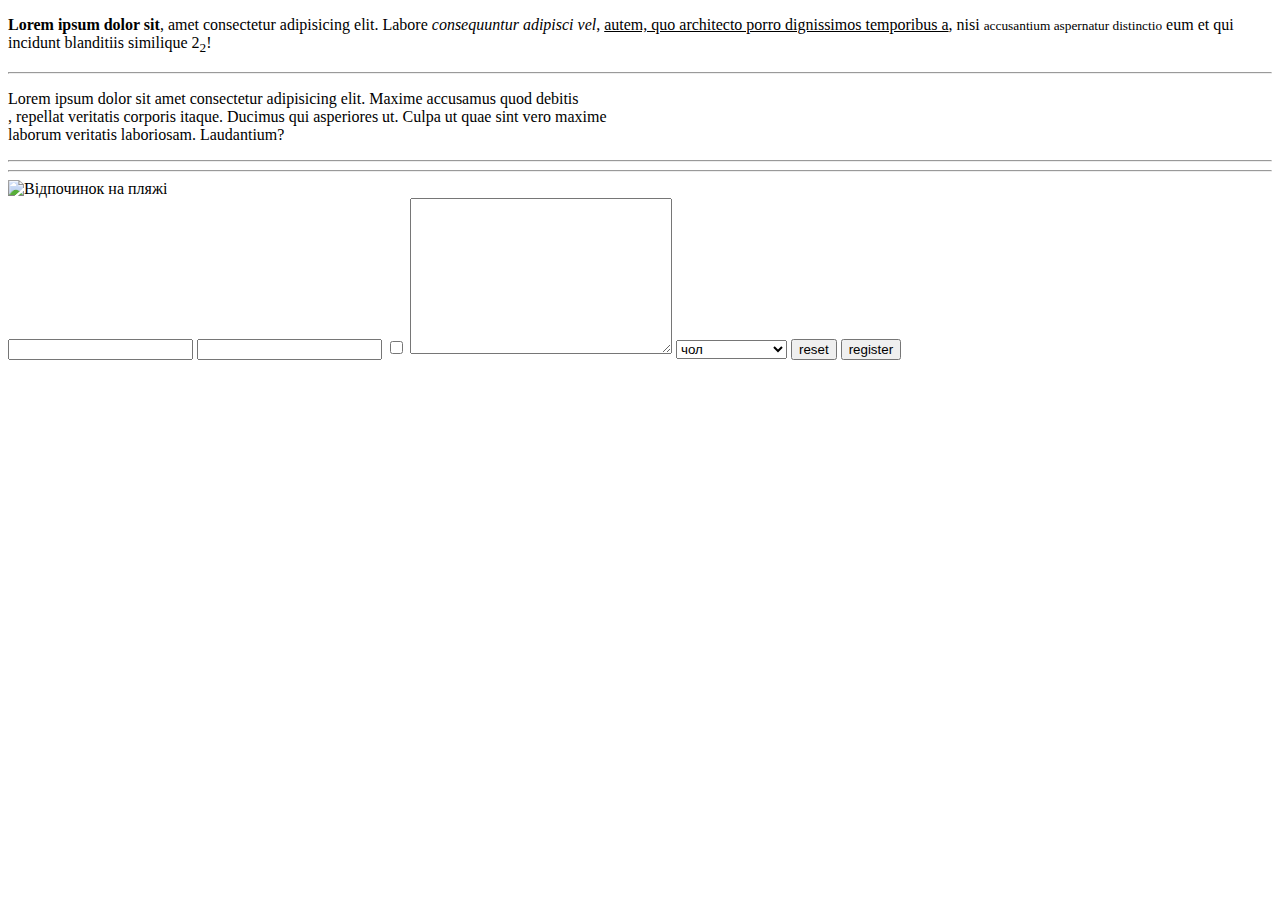
==== example.html @ 099608b3 "homework2" ====
<!DOCTYPE html>
<html lang="en">
  <head>
    <meta charset="UTF-8" />
    <meta http-equiv="X-UA-Compatible" content="IE=edge" />
    <meta name="viewport" content="width=device-width, initial-scale=1.0" />

    <title>lesson2</title>
  </head>
  <body>
    <p>
      <b>Lorem ipsum dolor sit</b>, amet consectetur adipisicing elit. Labore
      <i> consequuntur adipisci vel</i>,
      <u> autem, quo architecto porro dignissimos temporibus a</u>, nisi
      <small>accusantium aspernatur distinctio</small> eum et qui incidunt
      blanditiis similique 2<sub>2</sub>!
    </p>

    <hr />

    <p>
      Lorem ipsum dolor sit amet consectetur adipisicing elit. Maxime accusamus
      quod debitis<br />, repellat veritatis corporis itaque. Ducimus qui
      asperiores ut. Culpa ut quae sint vero maxime<br />
      laborum veritatis laboriosam. Laudantium?
    </p>
    <hr />
    <hr />
    <img
      src="https://encrypted-tbn0.gstatic.com/images?q=tbn:ANd9GcR24_f2GHSMT0emH6xYM6Ydl7stbyTxxD609mQEHDi4oQ&s"
      alt="Відпочинок на пляжі"
      height="50"
    />

    <form>
      <input type="text" />
      <input type="text" />
      <input type="checkbox" />
      <textarea cols="30" rows="10"></textarea>

      <select>
        <option value="1">чол</option>
        <option value="2">жін</option>
        <option value="3">не визначився</option>
      </select>

      <button type="reset">reset</button>

      <button type="submit">register</button>
    </form>
  </body>
</html>
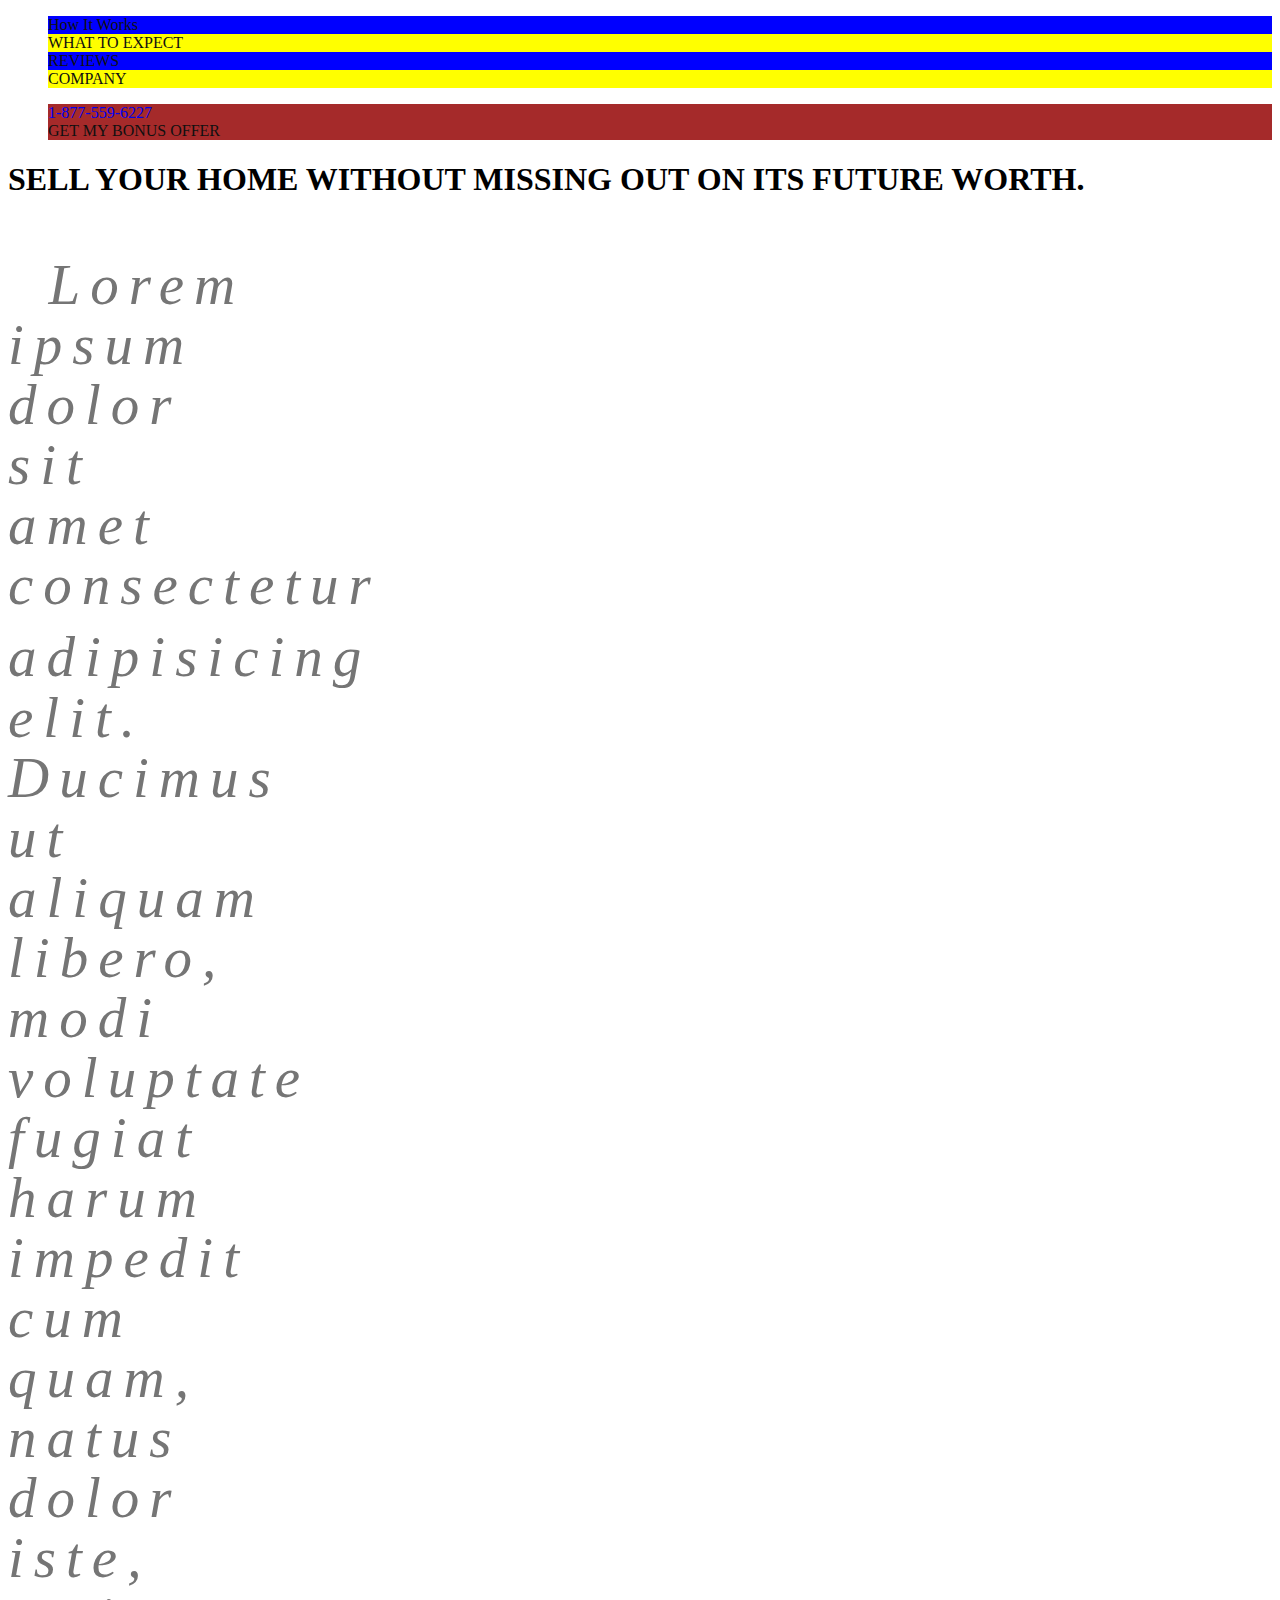
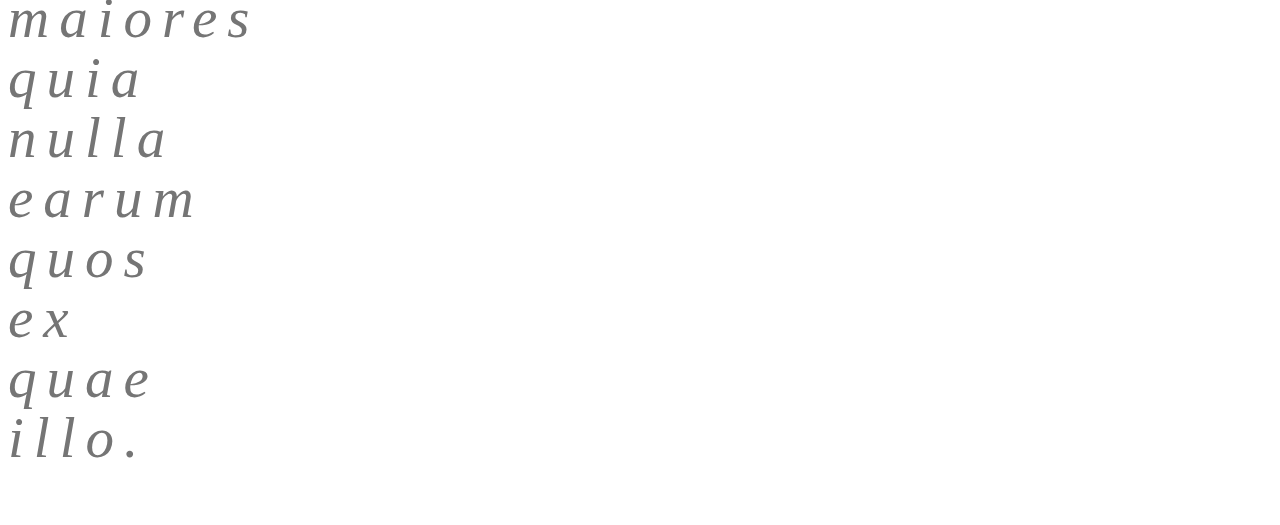
==== commit ba37e37d: "fonts" ====
--- a/example.html
+++ b/example.html
@@ -4,49 +4,59 @@
     <meta charset="UTF-8" />
     <meta http-equiv="X-UA-Compatible" content="IE=edge" />
     <meta name="viewport" content="width=device-width, initial-scale=1.0" />
+    <link
+      href="https://fonts.googleapis.com/css2?family=Inter&display=swap"
+      rel="stylesheet"
+    />
+    <link rel="stylesheet" href="./example.css" />
 
-    <title>lesson2</title>
+    <title>maket</title>
   </head>
   <body>
-    <p>
-      <b>Lorem ipsum dolor sit</b>, amet consectetur adipisicing elit. Labore
-      <i> consequuntur adipisci vel</i>,
-      <u> autem, quo architecto porro dignissimos temporibus a</u>, nisi
-      <small>accusantium aspernatur distinctio</small> eum et qui incidunt
-      blanditiis similique 2<sub>2</sub>!
-    </p>
+    <header class="header">
+      <nav class="nav">
+        <ul class="nav-list">
+          <li class="nav-list__item">
+            <a href="" class="nav-text">How It Works</a>
+          </li>
+          <li class="nav-list__item">
+            <a href="" class="nav-text">WHAT TO EXPECT</a>
+          </li>
+          <li class="nav-list__item">
+            <a href="" class="nav-text">REVIEWS</a>
+          </li>
+          <li class="nav-list__item">
+            <a href="" class="nav-text">COMPANY</a>
+          </li>
+        </ul>
+      </nav>
 
-    <hr />
+      <ul class="contacts">
+        <li class="contacts-item">
+          <a href="tel:18775596227" class="contacts-phone">1-877-559-6227</a>
+        </li>
+        <li class="contacts-item">
+          <a href="" class="contacts-link">GET MY BONUS OFFER</a>
+        </li>
+      </ul>
+    </header>
 
-    <p>
-      Lorem ipsum dolor sit amet consectetur adipisicing elit. Maxime accusamus
-      quod debitis<br />, repellat veritatis corporis itaque. Ducimus qui
-      asperiores ut. Culpa ut quae sint vero maxime<br />
-      laborum veritatis laboriosam. Laudantium?
-    </p>
-    <hr />
-    <hr />
-    <img
-      src="https://encrypted-tbn0.gstatic.com/images?q=tbn:ANd9GcR24_f2GHSMT0emH6xYM6Ydl7stbyTxxD609mQEHDi4oQ&s"
-      alt="Відпочинок на пляжі"
-      height="50"
-    />
+    <main>
+      <section class="hero">
+        <h1 class="main-heading">
+          Sell your home without missing out on its future worth.
+        </h1>
 
-    <form>
-      <input type="text" />
-      <input type="text" />
-      <input type="checkbox" />
-      <textarea cols="30" rows="10"></textarea>
-
-      <select>
-        <option value="1">чол</option>
-        <option value="2">жін</option>
-        <option value="3">не визначився</option>
-      </select>
-
-      <button type="reset">reset</button>
-
-      <button type="submit">register</button>
-    </form>
+        <p class="hero-text">
+          Lorem ipsum dolor sit amet consectetur
+          <span class="asdas">adipisicing</span>
+          elit. Ducimus ut aliquam libero, modi voluptate fugiat harum impedit
+          cum quam, natus dolor iste, maiores quia nulla earum quos ex quae
+          illo.
+        </p>
+        <a href="" class="hero-link" target="_blank"></a
+        ><a href="" class="hero-link" target="_blank"></a>
+      </section>
+    </main>
   </body>
 </html>
--- a/example.css
+++ b/example.css
@@ -0,0 +1,90 @@
+ol,
+ul {
+  list-style: none;
+}
+
+@font-face {
+  font-family: "Inter";
+  src: url(./assets/fonts/Inter-Regular.ttf) format("ttf");
+}
+
+a {
+  text-decoration: none;
+}
+a:visited {
+  color: #101010;
+}
+
+.nav-list__item:nth-child(odd) {
+  background-color: blue;
+}
+.nav-list__item:nth-child(even) {
+  background-color: yellow;
+}
+
+.nav-text {
+  color: #101010;
+}
+
+.nav-text:hover {
+  color: #7837f3;
+  cursor: pointer;
+}
+
+.contacts-item {
+  background-color: brown;
+}
+
+.main-heading {
+  text-transform: uppercase;
+}
+
+.hero-text {
+  text-indent: 15%;
+
+  word-spacing: 50px;
+  letter-spacing: 10px;
+
+  font-style: italic;
+  font-weight: 400;
+  font-size: 57px;
+  line-height: 60px;
+
+  text-align: justify;
+  vertical-align: baseline;
+}
+
+.asdas {
+  vertical-align: sub;
+}
+
+.p {
+  width: 270px;
+
+  font-family: "Inter";
+  font-style: normal;
+  font-weight: 400;
+  font-size: 14px;
+  line-height: 24px;
+
+  letter-spacing: 0.03em;
+
+  text-align: center;
+  vertical-align: baseline;
+
+  color: #757575;
+}
+
+p {
+  width: 270px;
+
+  font-family: "Roboto";
+  font-style: normal;
+  font-weight: 400;
+  font-size: 14px;
+  line-height: 24px;
+
+  letter-spacing: 0.03em;
+
+  color: #757575;
+}
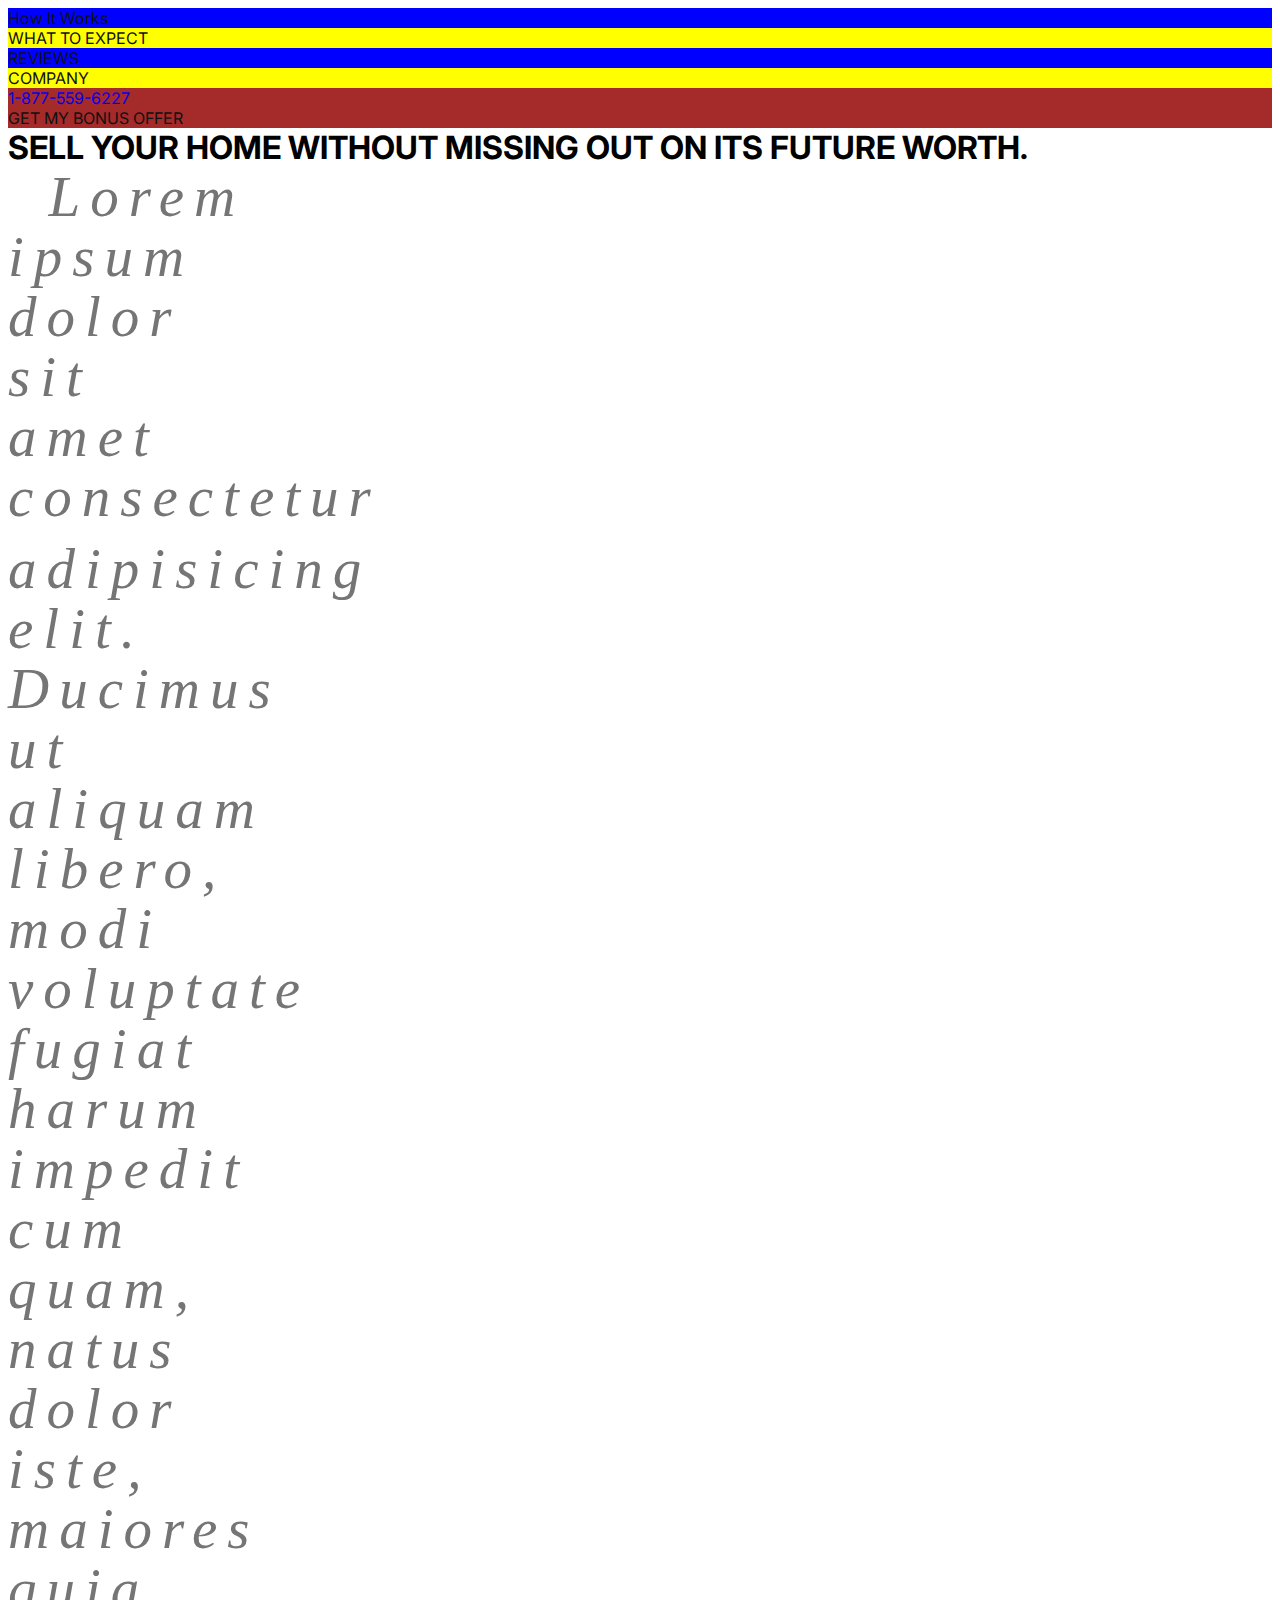
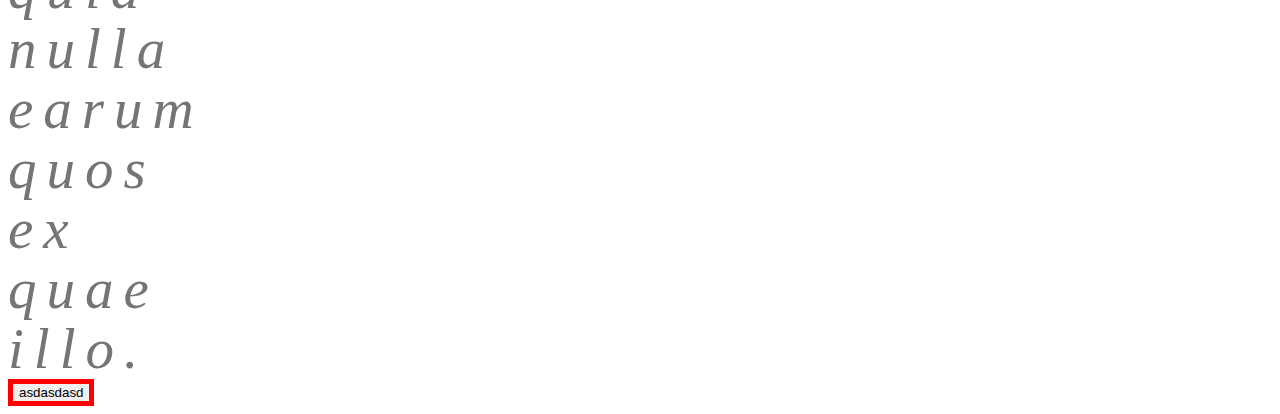
==== commit a07b00d2: "lesson5" ====
--- a/example.html
+++ b/example.html
@@ -4,6 +4,14 @@
     <meta charset="UTF-8" />
     <meta http-equiv="X-UA-Compatible" content="IE=edge" />
     <meta name="viewport" content="width=device-width, initial-scale=1.0" />
+    <link
+      rel="stylesheet"
+      href="https://cdnjs.cloudflare.com/ajax/libs/modern-normalize/1.1.0/modern-normalize.min.css"
+      integrity="sha512-wpPYUAdjBVSE4KJnH1VR1HeZfpl1ub8YT/NKx4PuQ5NmX2tKuGu6U/JRp5y+Y8XG2tV+wKQpNHVUX03MfMFn9Q=="
+      crossorigin="anonymous"
+      referrerpolicy="no-referrer"
+    />
+
     <link
       href="https://fonts.googleapis.com/css2?family=Inter&display=swap"
       rel="stylesheet"
@@ -56,6 +64,8 @@
         </p>
         <a href="" class="hero-link" target="_blank"></a
         ><a href="" class="hero-link" target="_blank"></a>
+
+        <button class="button">asdasdasd</button>
       </section>
     </main>
   </body>
--- a/example.css
+++ b/example.css
@@ -1,18 +1,51 @@
-ol,
-ul {
-  list-style: none;
+/* ресет */
+
+body {
+  font-family: Inter, sans-serif;
+  box-sizing: border-box;
 }
 
-@font-face {
-  font-family: "Inter";
-  src: url(./assets/fonts/Inter-Regular.ttf) format("ttf");
+p,
+h1,
+h2,
+h3,
+h4,
+h5,
+h6 {
+  margin: 0;
+  padding: 0;
+}
+
+ul,
+ol {
+  margin: 0;
+  padding: 0;
+  list-style: none;
 }
 
 a {
   text-decoration: none;
 }
+
+a:hover {
+  cursor: pointer;
+}
+
 a:visited {
   color: #101010;
+}
+
+img {
+  display: block;
+  max-width: 100%;
+  height: auto;
+}
+
+/* шрифт */
+
+@font-face {
+  font-family: "Inter";
+  src: url(./assets/fonts/Inter-Regular.ttf) format("ttf");
 }
 
 .nav-list__item:nth-child(odd) {
@@ -88,3 +121,7 @@
 
   color: #757575;
 }
+
+.button {
+  border: 5px solid red;
+}
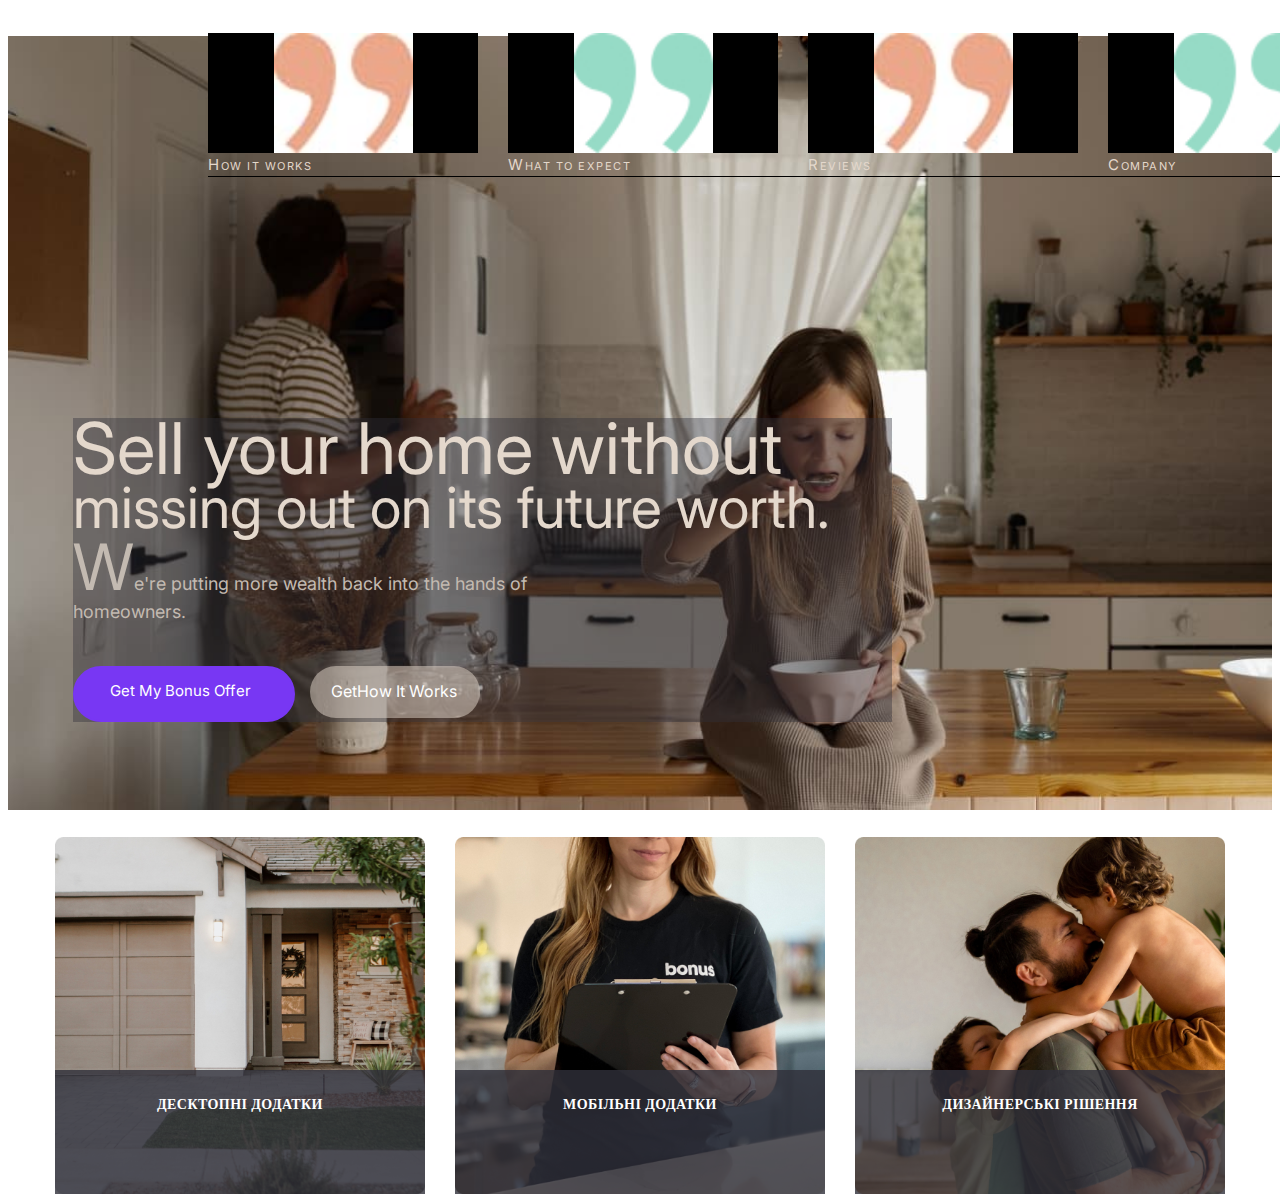
==== commit a9e572b5: "lesson6" ====
--- a/example.html
+++ b/example.html
@@ -24,48 +24,98 @@
     <header class="header">
       <nav class="nav">
         <ul class="nav-list">
-          <li class="nav-list__item">
-            <a href="" class="nav-text">How It Works</a>
+          <li class="nav-list__item bcg">
+            <a href="" class="nav-link"
+              ><span class="nav-text">How It Works</span></a
+            >
           </li>
-          <li class="nav-list__item">
-            <a href="" class="nav-text">WHAT TO EXPECT</a>
+          <li class="nav-list__item bcg1">
+            <a href="" class="nav-link">
+              <span class="nav-text">WHAT TO EXPECT</span></a
+            >
           </li>
-          <li class="nav-list__item">
-            <a href="" class="nav-text">REVIEWS</a>
+          <li class="nav-list__item bcg">
+            <a href="" class="nav-link">
+              <span class="nav-text">REVIEWS</span></a
+            >
           </li>
-          <li class="nav-list__item">
-            <a href="" class="nav-text">COMPANY</a>
+          <li class="nav-list__item bcg1">
+            <a href="" class="nav-link">
+              <span class="nav-text">COMPANY</span></a
+            >
           </li>
         </ul>
       </nav>
 
       <ul class="contacts">
         <li class="contacts-item">
-          <a href="tel:18775596227" class="contacts-phone">1-877-559-6227</a>
+          <a href="tel:18775596227" class="">
+            <span class="contacts-phone">1-877-559-6227</span></a
+          >
         </li>
         <li class="contacts-item">
-          <a href="" class="contacts-link">GET MY BONUS OFFER</a>
+          <a href="" class="contacts-link">
+            <span class="contacts-phone">GET MY BONUS OFFER</span></a
+          >
         </li>
       </ul>
     </header>
 
     <main>
       <section class="hero">
-        <h1 class="main-heading">
-          Sell your home without missing out on its future worth.
-        </h1>
+        <div class="overlay">
+          <h1 class="hero__heading">
+            Sell your home without missing out on its future worth.
+          </h1>
+          <p class="hero__text">
+            We're putting more wealth back into the hands of homeowners.
+          </p>
 
-        <p class="hero-text">
-          Lorem ipsum dolor sit amet consectetur
-          <span class="asdas">adipisicing</span>
-          elit. Ducimus ut aliquam libero, modi voluptate fugiat harum impedit
-          cum quam, natus dolor iste, maiores quia nulla earum quos ex quae
-          illo.
-        </p>
-        <a href="" class="hero-link" target="_blank"></a
-        ><a href="" class="hero-link" target="_blank"></a>
+          <div class="button--container">
+            <a class="hero__link" href=""
+              ><span class="hero__link--text">Get My Bonus Offer</span></a
+            >
+            <a class="hero__link2" href=""
+              ><span class="hero__link--text1">GetHow It Works</span></a
+            >
+          </div>
+        </div>
+      </section>
 
-        <button class="button">asdasdasd</button>
+      <section class="about">
+        <h2 class="about__heading"></h2>
+        <ul class="about__list">
+          <li class="about__list--item">
+            <img
+              src="./images/about/section_about1.jpg"
+              alt=""
+              class="about__img"
+            />
+            <div class="wrapper">
+              <p class="about__text">Десктопні додатки</p>
+            </div>
+          </li>
+          <li class="about__list--item">
+            <img
+              src="./images/about/section_about12.jpg"
+              alt=""
+              class="about__img"
+            />
+            <div class="wrapper">
+              <p class="about__text">Мобільні додатки</p>
+            </div>
+          </li>
+          <li class="about__list--item">
+            <img
+              src="./images/about/about__image3.jpg"
+              alt=""
+              class="about__img"
+            />
+            <div class="wrapper">
+              <p class="about__text">Дизайнерські рішення</p>
+            </div>
+          </li>
+        </ul>
       </section>
     </main>
   </body>
--- a/example.css
+++ b/example.css
@@ -48,7 +48,7 @@
   src: url(./assets/fonts/Inter-Regular.ttf) format("ttf");
 }
 
-.nav-list__item:nth-child(odd) {
+/* .nav-list__item:nth-child(odd) {
   background-color: blue;
 }
 .nav-list__item:nth-child(even) {
@@ -83,7 +83,7 @@
   font-size: 57px;
   line-height: 60px;
 
-  text-align: justify;
+  text-align: center;
   vertical-align: baseline;
 }
 
@@ -124,4 +124,261 @@
 
 .button {
   border: 5px solid red;
-}
+  border-radius: 50%;
+} */
+
+/* ------------------------------------- HEADER ------------------------------------------- */
+
+.header {
+  position: absolute;
+
+  display: flex;
+
+  padding-top: 25px;
+  margin-left: 200px;
+}
+
+.nav {
+  margin-right: 255px;
+}
+
+.nav-list {
+  display: flex;
+}
+
+.nav-list__item::before {
+  content: "";
+  display: block;
+
+  width: 270px;
+  height: 120px;
+
+  background: black;
+
+  background-repeat: no-repeat;
+  background-size: contain;
+  background-position: center;
+}
+
+.bcg::before {
+  background-image: url(./images/bcg_opt.jpg);
+}
+.bcg1::before {
+  background-image: url(./images/bck2.jpg);
+}
+
+.nav-list__item:not(:last-child) {
+  margin-right: 30px;
+}
+
+.nav-text::first-letter {
+  font-size: 15px;
+}
+
+.contacts {
+  display: flex;
+}
+
+.contacts-item:not(:last-child) {
+  margin-right: 40px;
+}
+
+.nav-text {
+  height: 24px;
+
+  display: inline-block;
+
+  font-family: "Inter";
+  font-style: normal;
+  font-weight: 400;
+  font-size: 11px;
+  line-height: 24px;
+
+  letter-spacing: 1.5px;
+  text-transform: uppercase;
+
+  color: #e4d8cc;
+}
+
+.contacts-phone {
+  height: 24px;
+
+  display: inline-block;
+
+  font-family: "Inter";
+  font-style: normal;
+  font-weight: 400;
+  font-size: 11px;
+  line-height: 24px;
+
+  letter-spacing: 1.5px;
+  text-transform: uppercase;
+
+  color: #e4d8cc;
+}
+
+/*-------------------------------------- HERO -------------------------------*/
+
+.hero {
+  padding: 410px 380px 115px 65px;
+
+  background-image: url(./images/IMAGE__opt.jpg);
+  background-repeat: no-repeat;
+  background-size: contain;
+  background-position: center;
+}
+
+.overlay {
+  background: rgba(47, 48, 58, 0.4);
+}
+
+.hero__heading {
+  width: 838px;
+
+  margin-bottom: 15px;
+
+  font-family: "Inter";
+  font-style: normal;
+  font-weight: 400;
+  font-size: 57px;
+  line-height: 60px;
+
+  color: #e4d8cc;
+}
+
+html {
+  font-size: 16px;
+}
+
+.header::before {
+  content: "";
+  display: block;
+  position: absolute;
+  bottom: 0;
+
+  width: 1280px;
+  height: 1px;
+
+  background-color: black;
+}
+
+.hero__text::first-letter {
+  font-size: 4rem;
+}
+
+.hero__heading::first-line {
+  font-size: 1.25em;
+}
+
+.hero__text {
+  width: 561px;
+
+  margin-bottom: 40px;
+
+  font-family: "Inter";
+  font-style: normal;
+  font-weight: 400;
+  font-size: 18px;
+  line-height: 28px;
+
+  color: #c3bab1;
+}
+
+.button--container {
+  display: flex;
+}
+
+.hero__link {
+  display: block;
+
+  margin-right: 15px;
+
+  width: 218px;
+  height: 52px;
+
+  background: #7837f3;
+  border: 2px solid #7837f3;
+  border-radius: 100px;
+}
+
+.hero__link2 {
+  width: 170px;
+  height: 52px;
+
+  background: rgba(228, 216, 204, 0.5);
+  border-radius: 100px;
+}
+
+.hero__link--text {
+  display: inline-block;
+
+  padding: 11px 35px;
+
+  font-family: "Inter";
+  font-style: normal;
+  font-weight: 400;
+  font-size: 15px;
+  line-height: 24px;
+  text-align: center;
+  color: #ffffff;
+}
+
+.hero__link--text1 {
+  display: inline-block;
+
+  padding: 13px 21px;
+
+  font-family: "Inter";
+  font-style: normal;
+  font-weight: 400;
+  font-size: 16px;
+  line-height: 24px;
+
+  text-align: center;
+
+  color: #ffffff;
+}
+
+/* about */
+
+.about__list {
+  display: flex;
+  justify-content: center;
+}
+
+.about__list--item {
+  position: relative;
+  width: 370px;
+}
+
+.about__list--item:not(:last-child) {
+  margin-right: 30px;
+}
+
+.about__img {
+}
+
+.wrapper {
+  position: absolute;
+  bottom: 0;
+
+  padding-top: 27px;
+  padding-bottom: 27px;
+
+  width: 370px;
+  height: 70px;
+
+  background: rgba(47, 48, 58, 0.8);
+}
+.about__text {
+  font-family: "Roboto";
+  font-style: normal;
+  font-weight: 700;
+  font-size: 14px;
+  line-height: 16px;
+  text-align: center;
+  letter-spacing: 0.03em;
+  text-transform: uppercase;
+
+  color: #ffffff;
+}
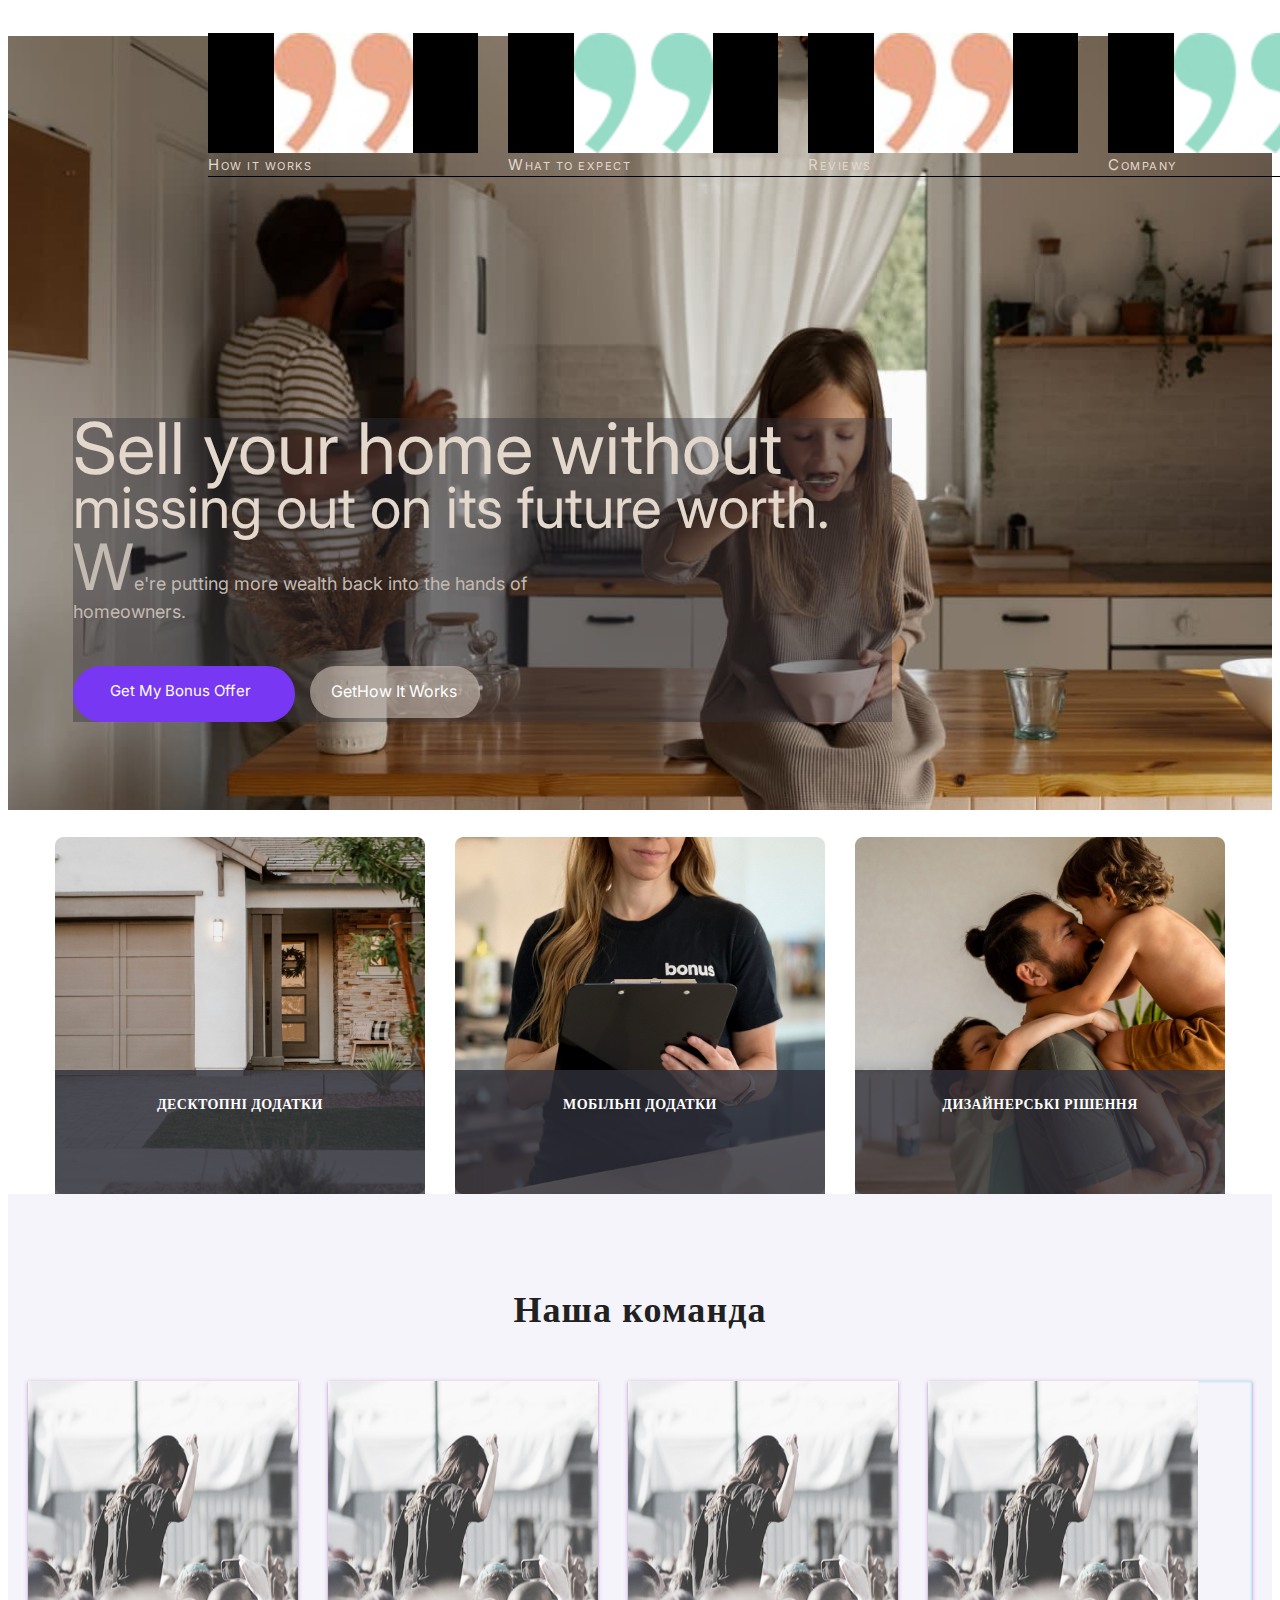
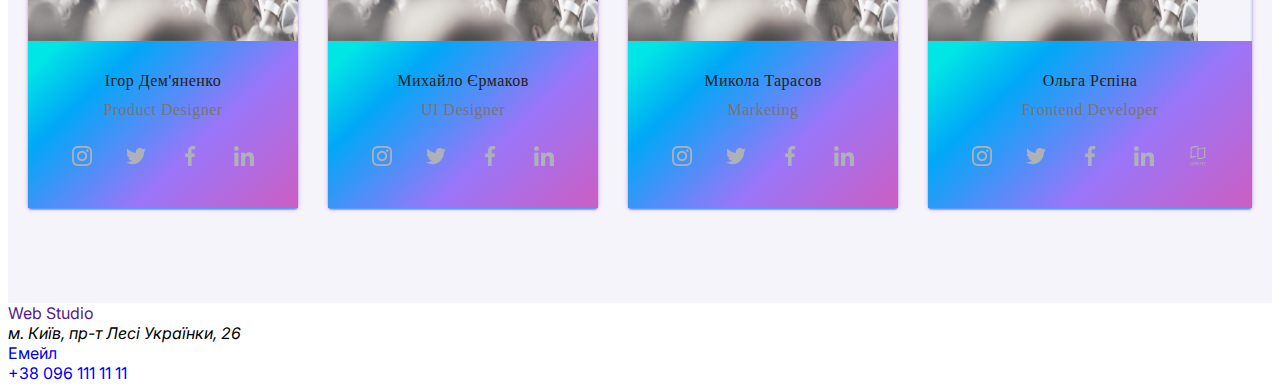
==== commit eb398012: "our team" ====
--- a/example.html
+++ b/example.html
@@ -117,6 +117,180 @@
           </li>
         </ul>
       </section>
+
+      <section class="team">
+        <h2 class="team__heading">Наша команда</h2>
+        <ul class="team__list">
+          <li class="team__item">
+            <img class="team-img" src="./images/1.jpg" alt="" />
+            <div class="team__info--box">
+              <h3 class="team__title">Ігор Дем'яненко</h3>
+              <p class="profeesion">Product Designer</p>
+              <ul class="social__links">
+                <li class="social__links--item">
+                  <a class="social__link" href="">
+                    <svg class="social__icon">
+                      <use href="./images/sprite.svg#instagram"></use>
+                    </svg>
+                  </a>
+                </li>
+                <li class="social__links--item">
+                  <a class="social__link" href="">
+                    <svg class="social__icon">
+                      <use href="./images/sprite.svg#twitter"></use>
+                    </svg>
+                  </a>
+                </li>
+                <li class="social__links--item">
+                  <a class="social__link" href="">
+                    <svg class="social__icon">
+                      <use href="./images/sprite.svg#facebook"></use>
+                    </svg>
+                  </a>
+                </li>
+                <li class="social__links--item">
+                  <a class="social__link" href="">
+                    <svg class="social__icon">
+                      <use href="./images/sprite.svg#linkedin"></use>
+                    </svg>
+                  </a>
+                </li>
+              </ul>
+            </div>
+          </li>
+          <li class="team__item">
+            <img class="team-img" src="./images/1.jpg" alt="" />
+            <div class="team__info--box">
+              <h3 class="team__title">Михайло Єрмаков</h3>
+              <p class="profeesion">UI Designer</p>
+              <ul class="social__links">
+                <li class="social__links--item">
+                  <a class="social__link" href="">
+                    <svg class="social__icon">
+                      <use href="./images/sprite.svg#instagram"></use>
+                    </svg>
+                  </a>
+                </li>
+                <li class="social__links--item">
+                  <a class="social__link" href="">
+                    <svg class="social__icon">
+                      <use href="./images/sprite.svg#twitter"></use>
+                    </svg>
+                  </a>
+                </li>
+                <li class="social__links--item">
+                  <a class="social__link" href="">
+                    <svg class="social__icon">
+                      <use href="./images/sprite.svg#facebook"></use>
+                    </svg>
+                  </a>
+                </li>
+                <li class="social__links--item">
+                  <a class="social__link" href="">
+                    <svg class="social__icon">
+                      <use href="./images/sprite.svg#linkedin"></use>
+                    </svg>
+                  </a>
+                </li>
+              </ul>
+            </div>
+          </li>
+          <li class="team__item">
+            <img class="team-img" src="./images/1.jpg" alt="" />
+            <div class="team__info--box">
+              <h3 class="team__title">Микола Тарасов</h3>
+              <p class="profeesion">Marketing</p>
+              <ul class="social__links">
+                <li class="social__links--item">
+                  <a class="social__link" href="">
+                    <svg class="social__icon">
+                      <use href="./images/sprite.svg#instagram"></use>
+                    </svg>
+                  </a>
+                </li>
+                <li class="social__links--item">
+                  <a class="social__link" href="">
+                    <svg class="social__icon">
+                      <use href="./images/sprite.svg#twitter"></use>
+                    </svg>
+                  </a>
+                </li>
+                <li class="social__links--item">
+                  <a class="social__link" href="">
+                    <svg class="social__icon">
+                      <use href="./images/sprite.svg#facebook"></use>
+                    </svg>
+                  </a>
+                </li>
+                <li class="social__links--item">
+                  <a class="social__link" href="">
+                    <svg class="social__icon">
+                      <use href="./images/sprite.svg#linkedin"></use>
+                    </svg>
+                  </a>
+                </li>
+              </ul>
+            </div>
+          </li>
+          <li class="team__item">
+            <img class="team-img" src="./images/1.jpg" alt="" />
+            <div class="team__info--box">
+              <h3 class="team__title">Ольга Рєпіна</h3>
+              <p class="profeesion">Frontend Developer</p>
+              <ul class="social__links">
+                <li class="social__links--item">
+                  <a class="social__link" href="">
+                    <svg class="social__icon">
+                      <use href="./images/sprite.svg#instagram"></use>
+                    </svg>
+                  </a>
+                </li>
+                <li class="social__links--item">
+                  <a class="social__link" href="">
+                    <svg class="social__icon">
+                      <use href="./images/sprite.svg#twitter"></use>
+                    </svg>
+                  </a>
+                </li>
+                <li class="social__links--item">
+                  <a class="social__link" href="">
+                    <svg class="social__icon">
+                      <use href="./images/sprite.svg#facebook"></use>
+                    </svg>
+                  </a>
+                </li>
+                <li class="social__links--item">
+                  <a class="social__link" href="">
+                    <svg class="social__icon">
+                      <use href="./images/sprite.svg#linkedin"></use>
+                    </svg>
+                  </a>
+                </li>
+                <li class="social__links--item">
+                  <a class="social__link" href="">
+                    <svg class="social__icon">
+                      <use href="./images/sprite.svg#group"></use>
+                    </svg>
+                  </a>
+                </li>
+              </ul>
+            </div>
+          </li>
+        </ul>
+      </section>
+
+      <footer>
+        <a href=""> <span>Web</span> Studio </a>
+
+        <address>
+          <p>м. Київ, пр-т Лесі Українки, 26</p>
+        </address>
+
+        <ul>
+          <li><a href="mailto:info@devstudio.com">Емейл</a></li>
+          <li><a href="tel:380961111111">+38 096 111 11 11</a></li>
+        </ul>
+      </footer>
     </main>
   </body>
 </html>
--- a/example.css
+++ b/example.css
@@ -32,7 +32,7 @@
 }
 
 a:visited {
-  color: #101010;
+  /* color: #101010; */
 }
 
 img {
@@ -382,3 +382,124 @@
 
   color: #ffffff;
 }
+
+/* -----------------------------------TEAM--------------------------------- */
+
+.team {
+  padding: 95px 215px;
+  background-color: #f5f4fa;
+}
+
+.team__heading {
+  width: 264px;
+
+  margin: 0 auto 50px;
+
+  font-family: "Roboto";
+  font-style: normal;
+  font-weight: 700;
+  font-size: 36px;
+  line-height: 42px;
+  text-align: center;
+  letter-spacing: 0.03em;
+
+  color: #212121;
+}
+
+.team__list {
+  display: flex;
+  justify-content: center;
+}
+.team__item {
+  border-radius: 0px 0px 4px 4px;
+
+  box-shadow: inset 0px 0px 3px rgba(0, 229, 230, 0.6),
+    0px 1px 1px rgba(0, 168, 247, 0.6), 0px 2px 1px rgba(154, 118, 249, 0.6),
+    0px 1px 4px rgba(204, 94, 194, 0.6);
+}
+
+.team__item:not(:last-child) {
+  margin-right: 30px;
+}
+
+.team-img {
+  width: 270px;
+  height: 260px;
+}
+
+.team__info--box {
+  padding: 30px 32px;
+  text-align: center;
+
+  background: linear-gradient(
+    136.55deg,
+    #00e5e6 7.29%,
+    #00a8f7 26.04%,
+    #9a76f9 62.5%,
+    #cc5ec2 100%
+  );
+}
+
+.team__title {
+  margin: 0 auto 10px;
+
+  font-family: "Roboto";
+  font-style: normal;
+  font-weight: 500;
+  font-size: 16px;
+  line-height: 19px;
+
+  letter-spacing: 0.03em;
+
+  color: #212121;
+}
+
+.profeesion {
+  margin: 0 auto 15px;
+
+  font-family: "Roboto";
+  font-style: normal;
+  font-weight: 400;
+  font-size: 16px;
+  line-height: 19px;
+
+  letter-spacing: 0.03em;
+
+  color: #757575;
+}
+
+.social__links {
+  display: flex;
+}
+
+.social__links--item {
+  width: 44px;
+  height: 44px;
+}
+
+.social__links--item:not(:last-child) {
+  margin-right: 10px;
+}
+
+.social__link {
+  width: 100%;
+  height: 100%;
+  border-radius: 50%;
+  display: flex;
+  align-items: center;
+  justify-content: center;
+  /* background-color: #757575; */
+  color: #afb1b8;
+  transition: background-color 300ms linear, color 300ms linear;
+}
+
+.social__icon {
+  width: 20px;
+  height: 20px;
+  fill: currentColor;
+}
+
+.social__link:hover {
+  background-color: #2196f3;
+  color: #ffffff;
+}
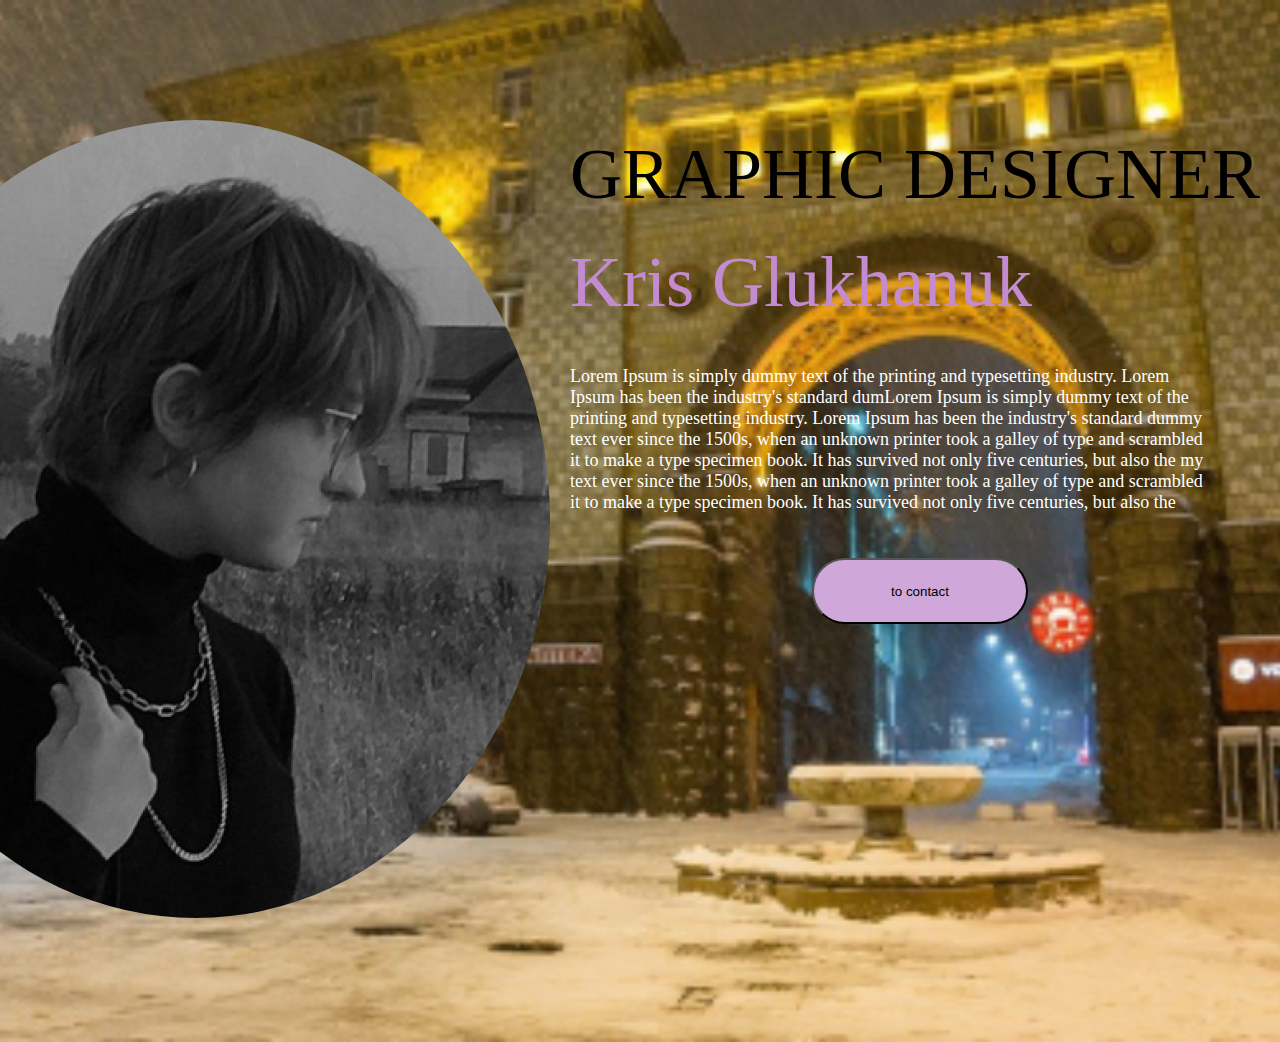
==== commit 6d1814dd: "modal" ====
--- a/example.html
+++ b/example.html
@@ -4,293 +4,63 @@
     <meta charset="UTF-8" />
     <meta http-equiv="X-UA-Compatible" content="IE=edge" />
     <meta name="viewport" content="width=device-width, initial-scale=1.0" />
-    <link
-      rel="stylesheet"
-      href="https://cdnjs.cloudflare.com/ajax/libs/modern-normalize/1.1.0/modern-normalize.min.css"
-      integrity="sha512-wpPYUAdjBVSE4KJnH1VR1HeZfpl1ub8YT/NKx4PuQ5NmX2tKuGu6U/JRp5y+Y8XG2tV+wKQpNHVUX03MfMFn9Q=="
-      crossorigin="anonymous"
-      referrerpolicy="no-referrer"
-    />
-
-    <link
-      href="https://fonts.googleapis.com/css2?family=Inter&display=swap"
-      rel="stylesheet"
-    />
     <link rel="stylesheet" href="./example.css" />
-
-    <title>maket</title>
+    <title>Document</title>
   </head>
   <body>
-    <header class="header">
-      <nav class="nav">
-        <ul class="nav-list">
-          <li class="nav-list__item bcg">
-            <a href="" class="nav-link"
-              ><span class="nav-text">How It Works</span></a
-            >
-          </li>
-          <li class="nav-list__item bcg1">
-            <a href="" class="nav-link">
-              <span class="nav-text">WHAT TO EXPECT</span></a
-            >
-          </li>
-          <li class="nav-list__item bcg">
-            <a href="" class="nav-link">
-              <span class="nav-text">REVIEWS</span></a
-            >
-          </li>
-          <li class="nav-list__item bcg1">
-            <a href="" class="nav-link">
-              <span class="nav-text">COMPANY</span></a
-            >
-          </li>
+    <!-- <header style="display: flex">
+      <a href="">Логотип</a>
+      <nav style="display: flex">
+        <ul style="display: flex">
+          <li><a href="#first">first</a></li>
+          <li><a href="#second">second</a></li>
+          <li><a href="#third">third</a></li>
         </ul>
       </nav>
+    </header>
+    <section id="first" style="height: 1000px">asdasd</section>
+    <section id="second" style="height: 1000px">asdasd</section>
+    <section id="third" style="height: 1000px">asdasd</section> -->
 
-      <ul class="contacts">
-        <li class="contacts-item">
-          <a href="tel:18775596227" class="">
-            <span class="contacts-phone">1-877-559-6227</span></a
-          >
-        </li>
-        <li class="contacts-item">
-          <a href="" class="contacts-link">
-            <span class="contacts-phone">GET MY BONUS OFFER</span></a
-          >
-        </li>
-      </ul>
-    </header>
+    <!-- <ul style="display: flex">
+      <li class="li">
+        <svg class="svg">
+          <use href="./symbol-defs.svg#icon-facebook"></use>
+        </svg>
+      </li>
+      <li class="li">
+        <svg class="svg">
+          <use href="./symbol-defs.svg#icon-instagram"></use>
+        </svg>
+      </li>
+      <li class="li">
+        <svg class="svg">
+          <use href="./symbol-defs.svg#icon-twitter"></use>
+        </svg>
+      </li>
+    </ul> -->
 
-    <main>
-      <section class="hero">
-        <div class="overlay">
-          <h1 class="hero__heading">
-            Sell your home without missing out on its future worth.
-          </h1>
-          <p class="hero__text">
-            We're putting more wealth back into the hands of homeowners.
-          </p>
-
-          <div class="button--container">
-            <a class="hero__link" href=""
-              ><span class="hero__link--text">Get My Bonus Offer</span></a
-            >
-            <a class="hero__link2" href=""
-              ><span class="hero__link--text1">GetHow It Works</span></a
-            >
-          </div>
-        </div>
-      </section>
-
-      <section class="about">
-        <h2 class="about__heading"></h2>
-        <ul class="about__list">
-          <li class="about__list--item">
-            <img
-              src="./images/about/section_about1.jpg"
-              alt=""
-              class="about__img"
-            />
-            <div class="wrapper">
-              <p class="about__text">Десктопні додатки</p>
-            </div>
-          </li>
-          <li class="about__list--item">
-            <img
-              src="./images/about/section_about12.jpg"
-              alt=""
-              class="about__img"
-            />
-            <div class="wrapper">
-              <p class="about__text">Мобільні додатки</p>
-            </div>
-          </li>
-          <li class="about__list--item">
-            <img
-              src="./images/about/about__image3.jpg"
-              alt=""
-              class="about__img"
-            />
-            <div class="wrapper">
-              <p class="about__text">Дизайнерські рішення</p>
-            </div>
-          </li>
-        </ul>
-      </section>
-
-      <section class="team">
-        <h2 class="team__heading">Наша команда</h2>
-        <ul class="team__list">
-          <li class="team__item">
-            <img class="team-img" src="./images/1.jpg" alt="" />
-            <div class="team__info--box">
-              <h3 class="team__title">Ігор Дем'яненко</h3>
-              <p class="profeesion">Product Designer</p>
-              <ul class="social__links">
-                <li class="social__links--item">
-                  <a class="social__link" href="">
-                    <svg class="social__icon">
-                      <use href="./images/sprite.svg#instagram"></use>
-                    </svg>
-                  </a>
-                </li>
-                <li class="social__links--item">
-                  <a class="social__link" href="">
-                    <svg class="social__icon">
-                      <use href="./images/sprite.svg#twitter"></use>
-                    </svg>
-                  </a>
-                </li>
-                <li class="social__links--item">
-                  <a class="social__link" href="">
-                    <svg class="social__icon">
-                      <use href="./images/sprite.svg#facebook"></use>
-                    </svg>
-                  </a>
-                </li>
-                <li class="social__links--item">
-                  <a class="social__link" href="">
-                    <svg class="social__icon">
-                      <use href="./images/sprite.svg#linkedin"></use>
-                    </svg>
-                  </a>
-                </li>
-              </ul>
-            </div>
-          </li>
-          <li class="team__item">
-            <img class="team-img" src="./images/1.jpg" alt="" />
-            <div class="team__info--box">
-              <h3 class="team__title">Михайло Єрмаков</h3>
-              <p class="profeesion">UI Designer</p>
-              <ul class="social__links">
-                <li class="social__links--item">
-                  <a class="social__link" href="">
-                    <svg class="social__icon">
-                      <use href="./images/sprite.svg#instagram"></use>
-                    </svg>
-                  </a>
-                </li>
-                <li class="social__links--item">
-                  <a class="social__link" href="">
-                    <svg class="social__icon">
-                      <use href="./images/sprite.svg#twitter"></use>
-                    </svg>
-                  </a>
-                </li>
-                <li class="social__links--item">
-                  <a class="social__link" href="">
-                    <svg class="social__icon">
-                      <use href="./images/sprite.svg#facebook"></use>
-                    </svg>
-                  </a>
-                </li>
-                <li class="social__links--item">
-                  <a class="social__link" href="">
-                    <svg class="social__icon">
-                      <use href="./images/sprite.svg#linkedin"></use>
-                    </svg>
-                  </a>
-                </li>
-              </ul>
-            </div>
-          </li>
-          <li class="team__item">
-            <img class="team-img" src="./images/1.jpg" alt="" />
-            <div class="team__info--box">
-              <h3 class="team__title">Микола Тарасов</h3>
-              <p class="profeesion">Marketing</p>
-              <ul class="social__links">
-                <li class="social__links--item">
-                  <a class="social__link" href="">
-                    <svg class="social__icon">
-                      <use href="./images/sprite.svg#instagram"></use>
-                    </svg>
-                  </a>
-                </li>
-                <li class="social__links--item">
-                  <a class="social__link" href="">
-                    <svg class="social__icon">
-                      <use href="./images/sprite.svg#twitter"></use>
-                    </svg>
-                  </a>
-                </li>
-                <li class="social__links--item">
-                  <a class="social__link" href="">
-                    <svg class="social__icon">
-                      <use href="./images/sprite.svg#facebook"></use>
-                    </svg>
-                  </a>
-                </li>
-                <li class="social__links--item">
-                  <a class="social__link" href="">
-                    <svg class="social__icon">
-                      <use href="./images/sprite.svg#linkedin"></use>
-                    </svg>
-                  </a>
-                </li>
-              </ul>
-            </div>
-          </li>
-          <li class="team__item">
-            <img class="team-img" src="./images/1.jpg" alt="" />
-            <div class="team__info--box">
-              <h3 class="team__title">Ольга Рєпіна</h3>
-              <p class="profeesion">Frontend Developer</p>
-              <ul class="social__links">
-                <li class="social__links--item">
-                  <a class="social__link" href="">
-                    <svg class="social__icon">
-                      <use href="./images/sprite.svg#instagram"></use>
-                    </svg>
-                  </a>
-                </li>
-                <li class="social__links--item">
-                  <a class="social__link" href="">
-                    <svg class="social__icon">
-                      <use href="./images/sprite.svg#twitter"></use>
-                    </svg>
-                  </a>
-                </li>
-                <li class="social__links--item">
-                  <a class="social__link" href="">
-                    <svg class="social__icon">
-                      <use href="./images/sprite.svg#facebook"></use>
-                    </svg>
-                  </a>
-                </li>
-                <li class="social__links--item">
-                  <a class="social__link" href="">
-                    <svg class="social__icon">
-                      <use href="./images/sprite.svg#linkedin"></use>
-                    </svg>
-                  </a>
-                </li>
-                <li class="social__links--item">
-                  <a class="social__link" href="">
-                    <svg class="social__icon">
-                      <use href="./images/sprite.svg#group"></use>
-                    </svg>
-                  </a>
-                </li>
-              </ul>
-            </div>
-          </li>
-        </ul>
-      </section>
-
-      <footer>
-        <a href=""> <span>Web</span> Studio </a>
-
-        <address>
-          <p>м. Київ, пр-т Лесі Українки, 26</p>
-        </address>
-
-        <ul>
-          <li><a href="mailto:info@devstudio.com">Емейл</a></li>
-          <li><a href="tel:380961111111">+38 096 111 11 11</a></li>
-        </ul>
-      </footer>
-    </main>
+    <section class="hero">
+      <div class="text-wrapper">
+        <h1 class="hero__heading">
+          GRAPHIC DESIGNER <span class="author">Kris Glukhanuk</span>
+        </h1>
+        <p class="hero__text">
+          Lorem Ipsum is simply dummy text of the printing and typesetting
+          industry. Lorem Ipsum has been the industry's standard dumLorem Ipsum
+          is simply dummy text of the printing and typesetting industry. Lorem
+          Ipsum has been the industry's standard dummy text ever since the
+          1500s, when an unknown printer took a galley of type and scrambled it
+          to make a type specimen book. It has survived not only five centuries,
+          but also the my text ever since the 1500s, when an unknown printer
+          took a galley of type and scrambled it to make a type specimen book.
+          It has survived not only five centuries, but also the
+        </p>
+        <button class="hero__button">to contact</button>
+      </div>
+      <div class="img-wrapper">
+        <img class="img" src="./img/kora1.jpg" alt="" />
+      </div>
+    </section>
   </body>
 </html>
--- a/example.css
+++ b/example.css
@@ -1,505 +1,94 @@
-/* ресет */
-
-body {
-  font-family: Inter, sans-serif;
-  box-sizing: border-box;
+* {
+  margin: 0px;
+  padding: 0px;
 }
 
-p,
-h1,
-h2,
-h3,
-h4,
-h5,
-h6 {
-  margin: 0;
-  padding: 0;
+html {
+  scroll-behavior: smooth;
 }
 
-ul,
-ol {
-  margin: 0;
-  padding: 0;
+ul {
   list-style: none;
 }
 
-a {
-  text-decoration: none;
+.li {
+  width: 60px;
+  border-radius: 50%;
+  background-color: blue;
+  color: orange;
+  transition: all 300ms linear;
 }
 
-a:hover {
-  cursor: pointer;
+.li:not(:last-child) {
+  margin-right: 30px;
 }
 
-a:visited {
-  /* color: #101010; */
+.svg {
+  width: 15px;
+  height: 15px;
+  fill: currentColor;
 }
 
-img {
-  display: block;
-  max-width: 100%;
-  height: auto;
+.li:hover {
+  background-color: orange;
+  color: blue;
 }
 
-/* шрифт */
-
-@font-face {
-  font-family: "Inter";
-  src: url(./assets/fonts/Inter-Regular.ttf) format("ttf");
+.hero {
+  background-image: url(./img/imgg/Rectangle35.png);
+  background-position: center;
+  background-repeat: no-repeat;
+  background-size: cover;
+  display: flex;
+  flex-direction: row-reverse;
+  padding: 120px 10px;
 }
 
-/* .nav-list__item:nth-child(odd) {
-  background-color: blue;
-}
-.nav-list__item:nth-child(even) {
-  background-color: yellow;
+.hero__heading {
+  width: 700px;
+
+  font-family: "Reem Kufi";
+  font-style: normal;
+  font-weight: 400;
+  font-size: 72px;
+  line-height: 108px;
+
+  color: #000000;
+
+  margin-bottom: 30px;
 }
 
-.nav-text {
-  color: #101010;
+.author {
+  color: #c38cd1;
 }
 
-.nav-text:hover {
-  color: #7837f3;
-  cursor: pointer;
-}
-
-.contacts-item {
-  background-color: brown;
-}
-
-.main-heading {
-  text-transform: uppercase;
-}
-
-.hero-text {
-  text-indent: 15%;
-
-  word-spacing: 50px;
-  letter-spacing: 10px;
-
-  font-style: italic;
-  font-weight: 400;
-  font-size: 57px;
-  line-height: 60px;
-
-  text-align: center;
-  vertical-align: baseline;
-}
-
-.asdas {
-  vertical-align: sub;
-}
-
-.p {
-  width: 270px;
-
-  font-family: "Inter";
-  font-style: normal;
-  font-weight: 400;
-  font-size: 14px;
-  line-height: 24px;
-
-  letter-spacing: 0.03em;
-
-  text-align: center;
-  vertical-align: baseline;
-
-  color: #757575;
-}
-
-p {
-  width: 270px;
+.hero__text {
+  width: 647px;
 
   font-family: "Roboto";
   font-style: normal;
   font-weight: 400;
-  font-size: 14px;
-  line-height: 24px;
+  font-size: 18px;
+  line-height: 21px;
 
-  letter-spacing: 0.03em;
+  color: #ffffff;
 
-  color: #757575;
+  margin-bottom: 45px;
+}
+.hero__button {
+  display: block;
+  margin: 0 auto;
+  width: 216px;
+  height: 66px;
+
+  background: #cfa7d9;
+  border-radius: 33px;
 }
 
-.button {
-  border: 5px solid red;
-  border-radius: 50%;
-} */
-
-/* ------------------------------------- HEADER ------------------------------------------- */
-
-.header {
-  position: absolute;
-
-  display: flex;
-
-  padding-top: 25px;
-  margin-left: 200px;
+.img-wrapper {
+  margin-right: 20px;
 }
 
-.nav {
-  margin-right: 255px;
+.img {
+  border-radius: 50%;
 }
-
-.nav-list {
-  display: flex;
-}
-
-.nav-list__item::before {
-  content: "";
-  display: block;
-
-  width: 270px;
-  height: 120px;
-
-  background: black;
-
-  background-repeat: no-repeat;
-  background-size: contain;
-  background-position: center;
-}
-
-.bcg::before {
-  background-image: url(./images/bcg_opt.jpg);
-}
-.bcg1::before {
-  background-image: url(./images/bck2.jpg);
-}
-
-.nav-list__item:not(:last-child) {
-  margin-right: 30px;
-}
-
-.nav-text::first-letter {
-  font-size: 15px;
-}
-
-.contacts {
-  display: flex;
-}
-
-.contacts-item:not(:last-child) {
-  margin-right: 40px;
-}
-
-.nav-text {
-  height: 24px;
-
-  display: inline-block;
-
-  font-family: "Inter";
-  font-style: normal;
-  font-weight: 400;
-  font-size: 11px;
-  line-height: 24px;
-
-  letter-spacing: 1.5px;
-  text-transform: uppercase;
-
-  color: #e4d8cc;
-}
-
-.contacts-phone {
-  height: 24px;
-
-  display: inline-block;
-
-  font-family: "Inter";
-  font-style: normal;
-  font-weight: 400;
-  font-size: 11px;
-  line-height: 24px;
-
-  letter-spacing: 1.5px;
-  text-transform: uppercase;
-
-  color: #e4d8cc;
-}
-
-/*-------------------------------------- HERO -------------------------------*/
-
-.hero {
-  padding: 410px 380px 115px 65px;
-
-  background-image: url(./images/IMAGE__opt.jpg);
-  background-repeat: no-repeat;
-  background-size: contain;
-  background-position: center;
-}
-
-.overlay {
-  background: rgba(47, 48, 58, 0.4);
-}
-
-.hero__heading {
-  width: 838px;
-
-  margin-bottom: 15px;
-
-  font-family: "Inter";
-  font-style: normal;
-  font-weight: 400;
-  font-size: 57px;
-  line-height: 60px;
-
-  color: #e4d8cc;
-}
-
-html {
-  font-size: 16px;
-}
-
-.header::before {
-  content: "";
-  display: block;
-  position: absolute;
-  bottom: 0;
-
-  width: 1280px;
-  height: 1px;
-
-  background-color: black;
-}
-
-.hero__text::first-letter {
-  font-size: 4rem;
-}
-
-.hero__heading::first-line {
-  font-size: 1.25em;
-}
-
-.hero__text {
-  width: 561px;
-
-  margin-bottom: 40px;
-
-  font-family: "Inter";
-  font-style: normal;
-  font-weight: 400;
-  font-size: 18px;
-  line-height: 28px;
-
-  color: #c3bab1;
-}
-
-.button--container {
-  display: flex;
-}
-
-.hero__link {
-  display: block;
-
-  margin-right: 15px;
-
-  width: 218px;
-  height: 52px;
-
-  background: #7837f3;
-  border: 2px solid #7837f3;
-  border-radius: 100px;
-}
-
-.hero__link2 {
-  width: 170px;
-  height: 52px;
-
-  background: rgba(228, 216, 204, 0.5);
-  border-radius: 100px;
-}
-
-.hero__link--text {
-  display: inline-block;
-
-  padding: 11px 35px;
-
-  font-family: "Inter";
-  font-style: normal;
-  font-weight: 400;
-  font-size: 15px;
-  line-height: 24px;
-  text-align: center;
-  color: #ffffff;
-}
-
-.hero__link--text1 {
-  display: inline-block;
-
-  padding: 13px 21px;
-
-  font-family: "Inter";
-  font-style: normal;
-  font-weight: 400;
-  font-size: 16px;
-  line-height: 24px;
-
-  text-align: center;
-
-  color: #ffffff;
-}
-
-/* about */
-
-.about__list {
-  display: flex;
-  justify-content: center;
-}
-
-.about__list--item {
-  position: relative;
-  width: 370px;
-}
-
-.about__list--item:not(:last-child) {
-  margin-right: 30px;
-}
-
-.about__img {
-}
-
-.wrapper {
-  position: absolute;
-  bottom: 0;
-
-  padding-top: 27px;
-  padding-bottom: 27px;
-
-  width: 370px;
-  height: 70px;
-
-  background: rgba(47, 48, 58, 0.8);
-}
-.about__text {
-  font-family: "Roboto";
-  font-style: normal;
-  font-weight: 700;
-  font-size: 14px;
-  line-height: 16px;
-  text-align: center;
-  letter-spacing: 0.03em;
-  text-transform: uppercase;
-
-  color: #ffffff;
-}
-
-/* -----------------------------------TEAM--------------------------------- */
-
-.team {
-  padding: 95px 215px;
-  background-color: #f5f4fa;
-}
-
-.team__heading {
-  width: 264px;
-
-  margin: 0 auto 50px;
-
-  font-family: "Roboto";
-  font-style: normal;
-  font-weight: 700;
-  font-size: 36px;
-  line-height: 42px;
-  text-align: center;
-  letter-spacing: 0.03em;
-
-  color: #212121;
-}
-
-.team__list {
-  display: flex;
-  justify-content: center;
-}
-.team__item {
-  border-radius: 0px 0px 4px 4px;
-
-  box-shadow: inset 0px 0px 3px rgba(0, 229, 230, 0.6),
-    0px 1px 1px rgba(0, 168, 247, 0.6), 0px 2px 1px rgba(154, 118, 249, 0.6),
-    0px 1px 4px rgba(204, 94, 194, 0.6);
-}
-
-.team__item:not(:last-child) {
-  margin-right: 30px;
-}
-
-.team-img {
-  width: 270px;
-  height: 260px;
-}
-
-.team__info--box {
-  padding: 30px 32px;
-  text-align: center;
-
-  background: linear-gradient(
-    136.55deg,
-    #00e5e6 7.29%,
-    #00a8f7 26.04%,
-    #9a76f9 62.5%,
-    #cc5ec2 100%
-  );
-}
-
-.team__title {
-  margin: 0 auto 10px;
-
-  font-family: "Roboto";
-  font-style: normal;
-  font-weight: 500;
-  font-size: 16px;
-  line-height: 19px;
-
-  letter-spacing: 0.03em;
-
-  color: #212121;
-}
-
-.profeesion {
-  margin: 0 auto 15px;
-
-  font-family: "Roboto";
-  font-style: normal;
-  font-weight: 400;
-  font-size: 16px;
-  line-height: 19px;
-
-  letter-spacing: 0.03em;
-
-  color: #757575;
-}
-
-.social__links {
-  display: flex;
-}
-
-.social__links--item {
-  width: 44px;
-  height: 44px;
-}
-
-.social__links--item:not(:last-child) {
-  margin-right: 10px;
-}
-
-.social__link {
-  width: 100%;
-  height: 100%;
-  border-radius: 50%;
-  display: flex;
-  align-items: center;
-  justify-content: center;
-  /* background-color: #757575; */
-  color: #afb1b8;
-  transition: background-color 300ms linear, color 300ms linear;
-}
-
-.social__icon {
-  width: 20px;
-  height: 20px;
-  fill: currentColor;
-}
-
-.social__link:hover {
-  background-color: #2196f3;
-  color: #ffffff;
-}
